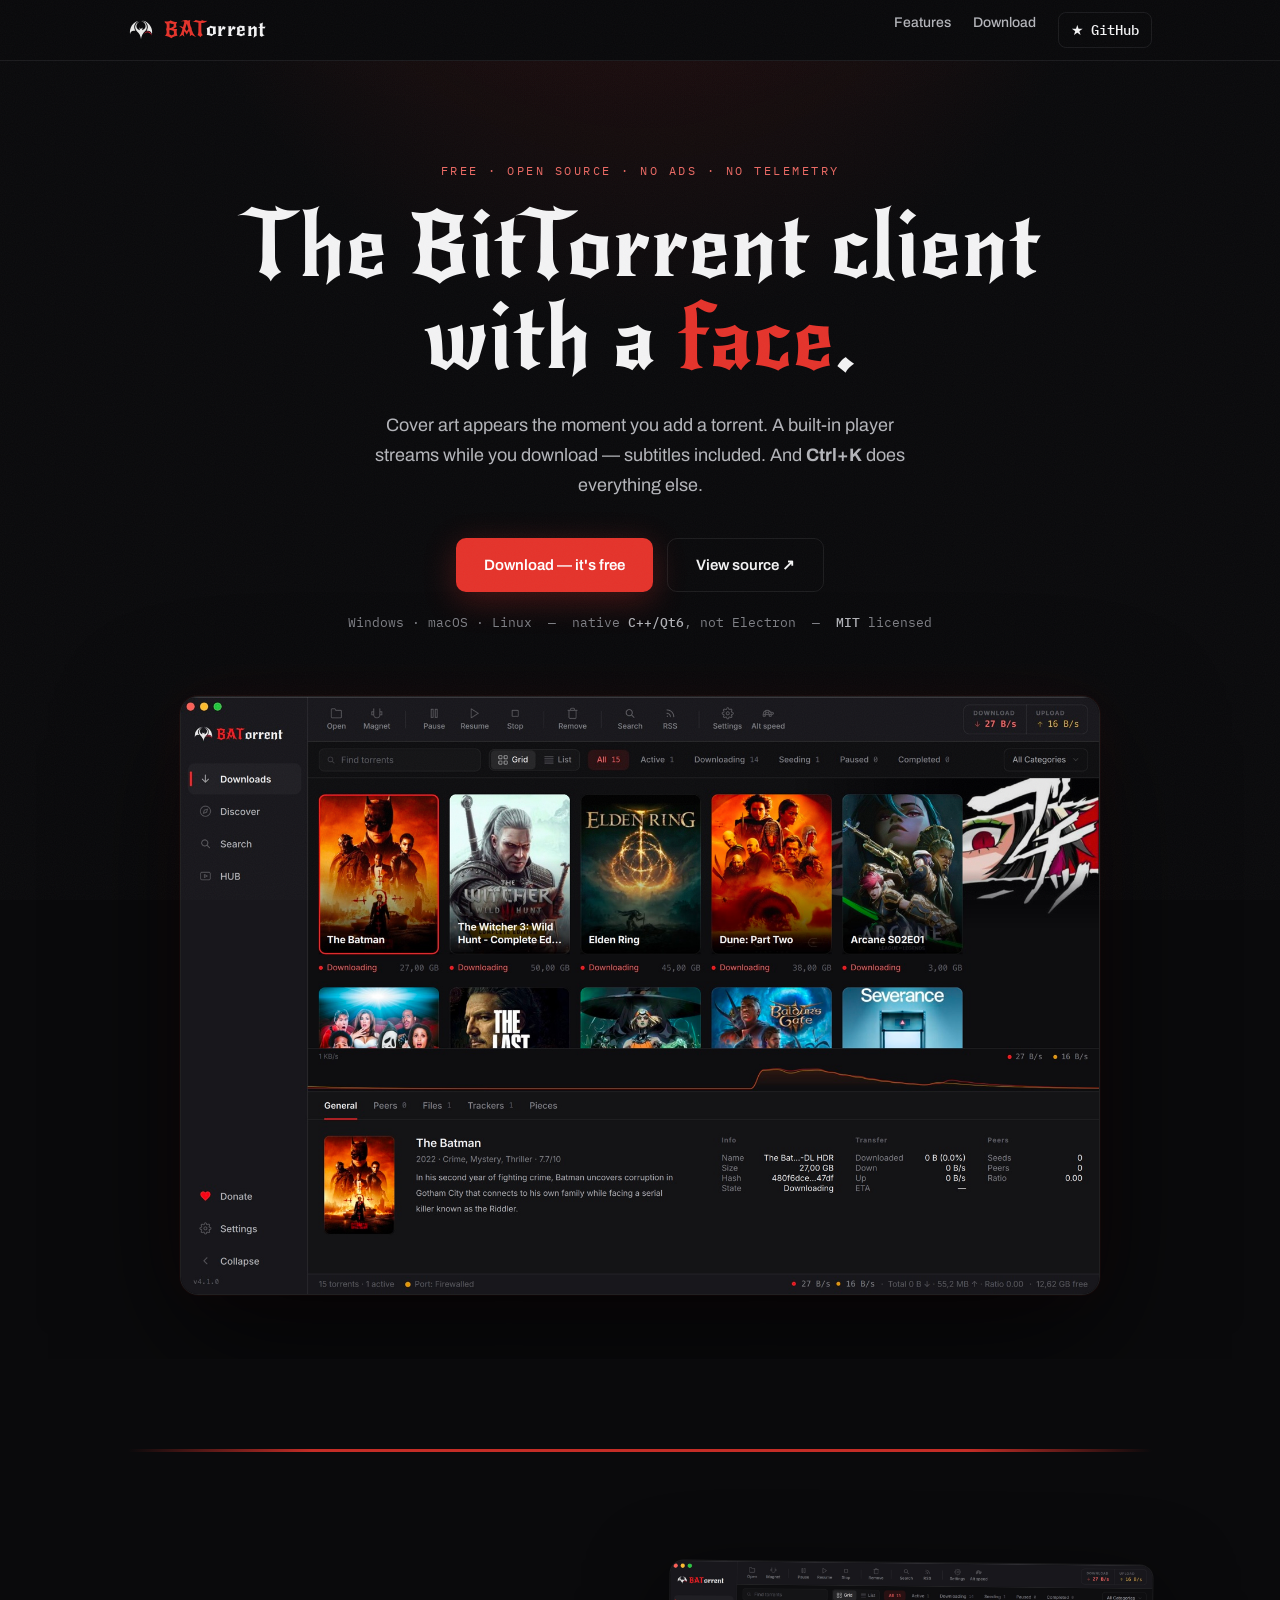
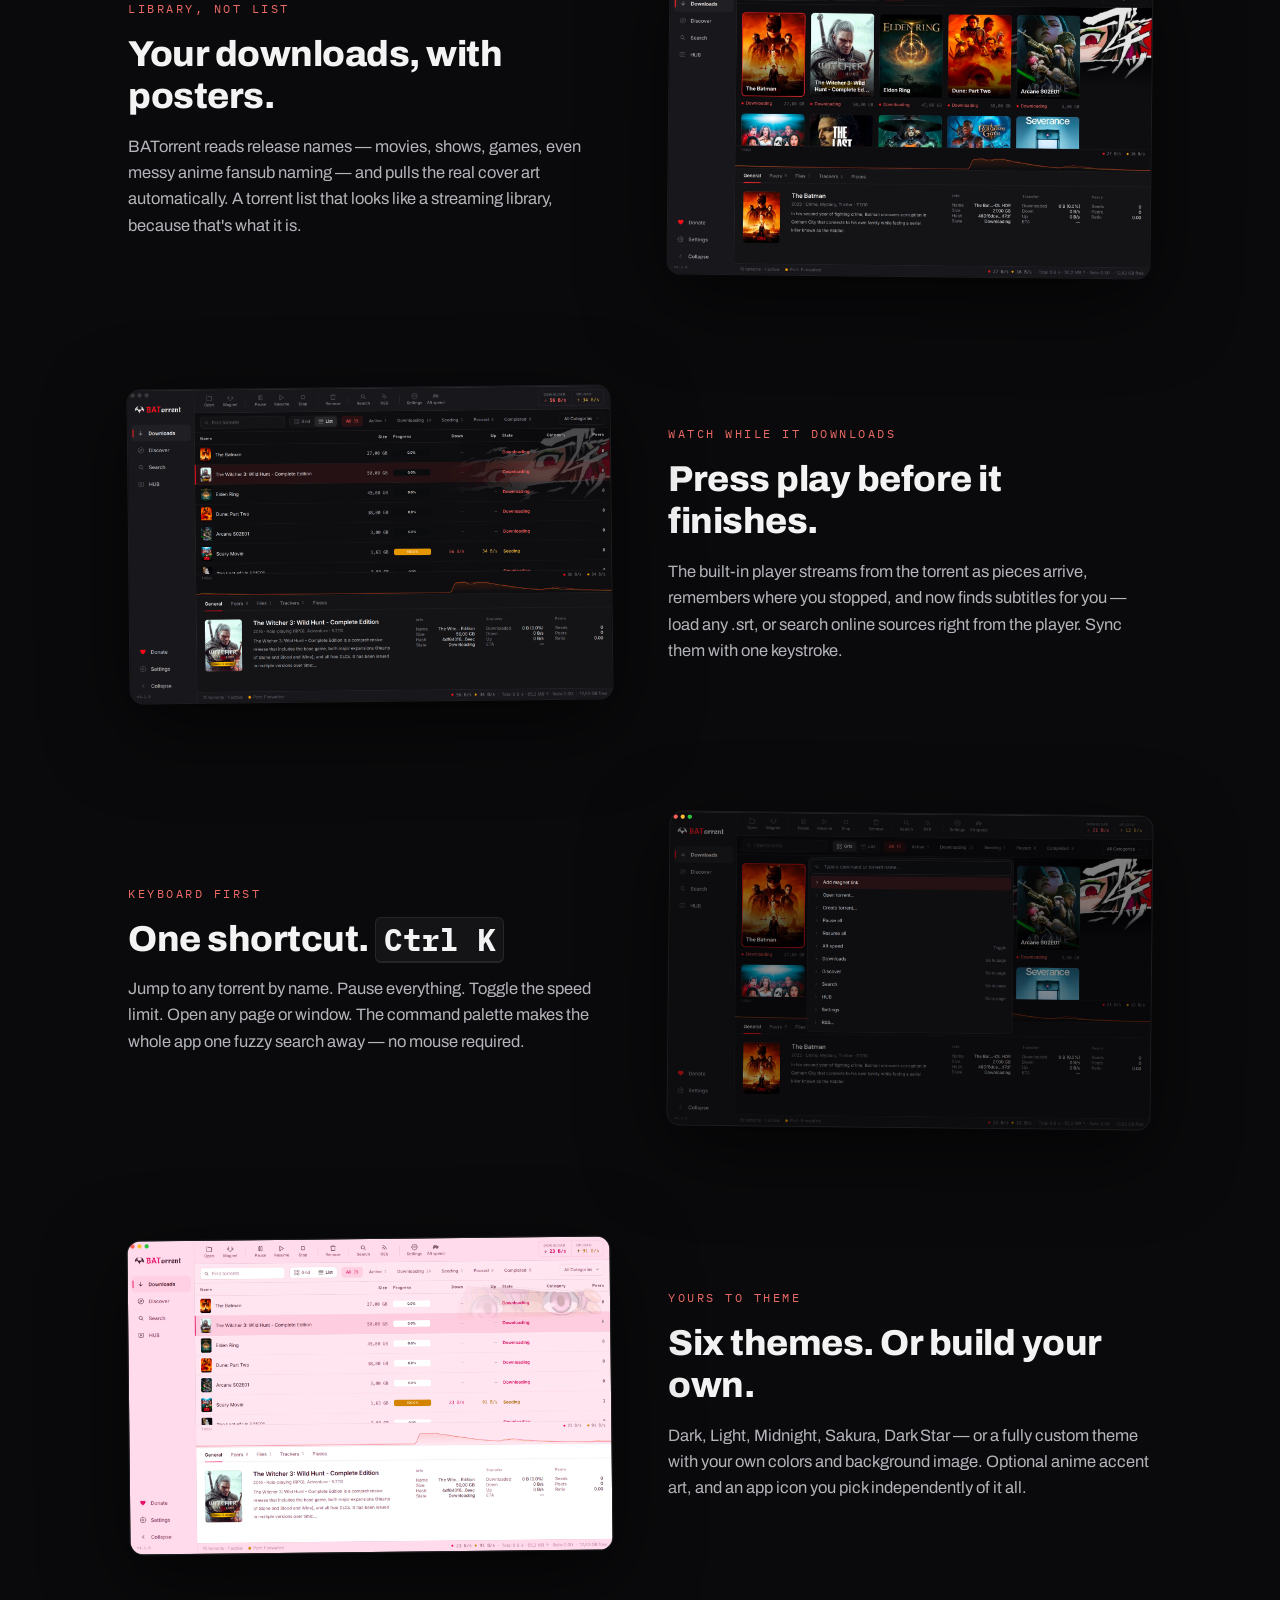
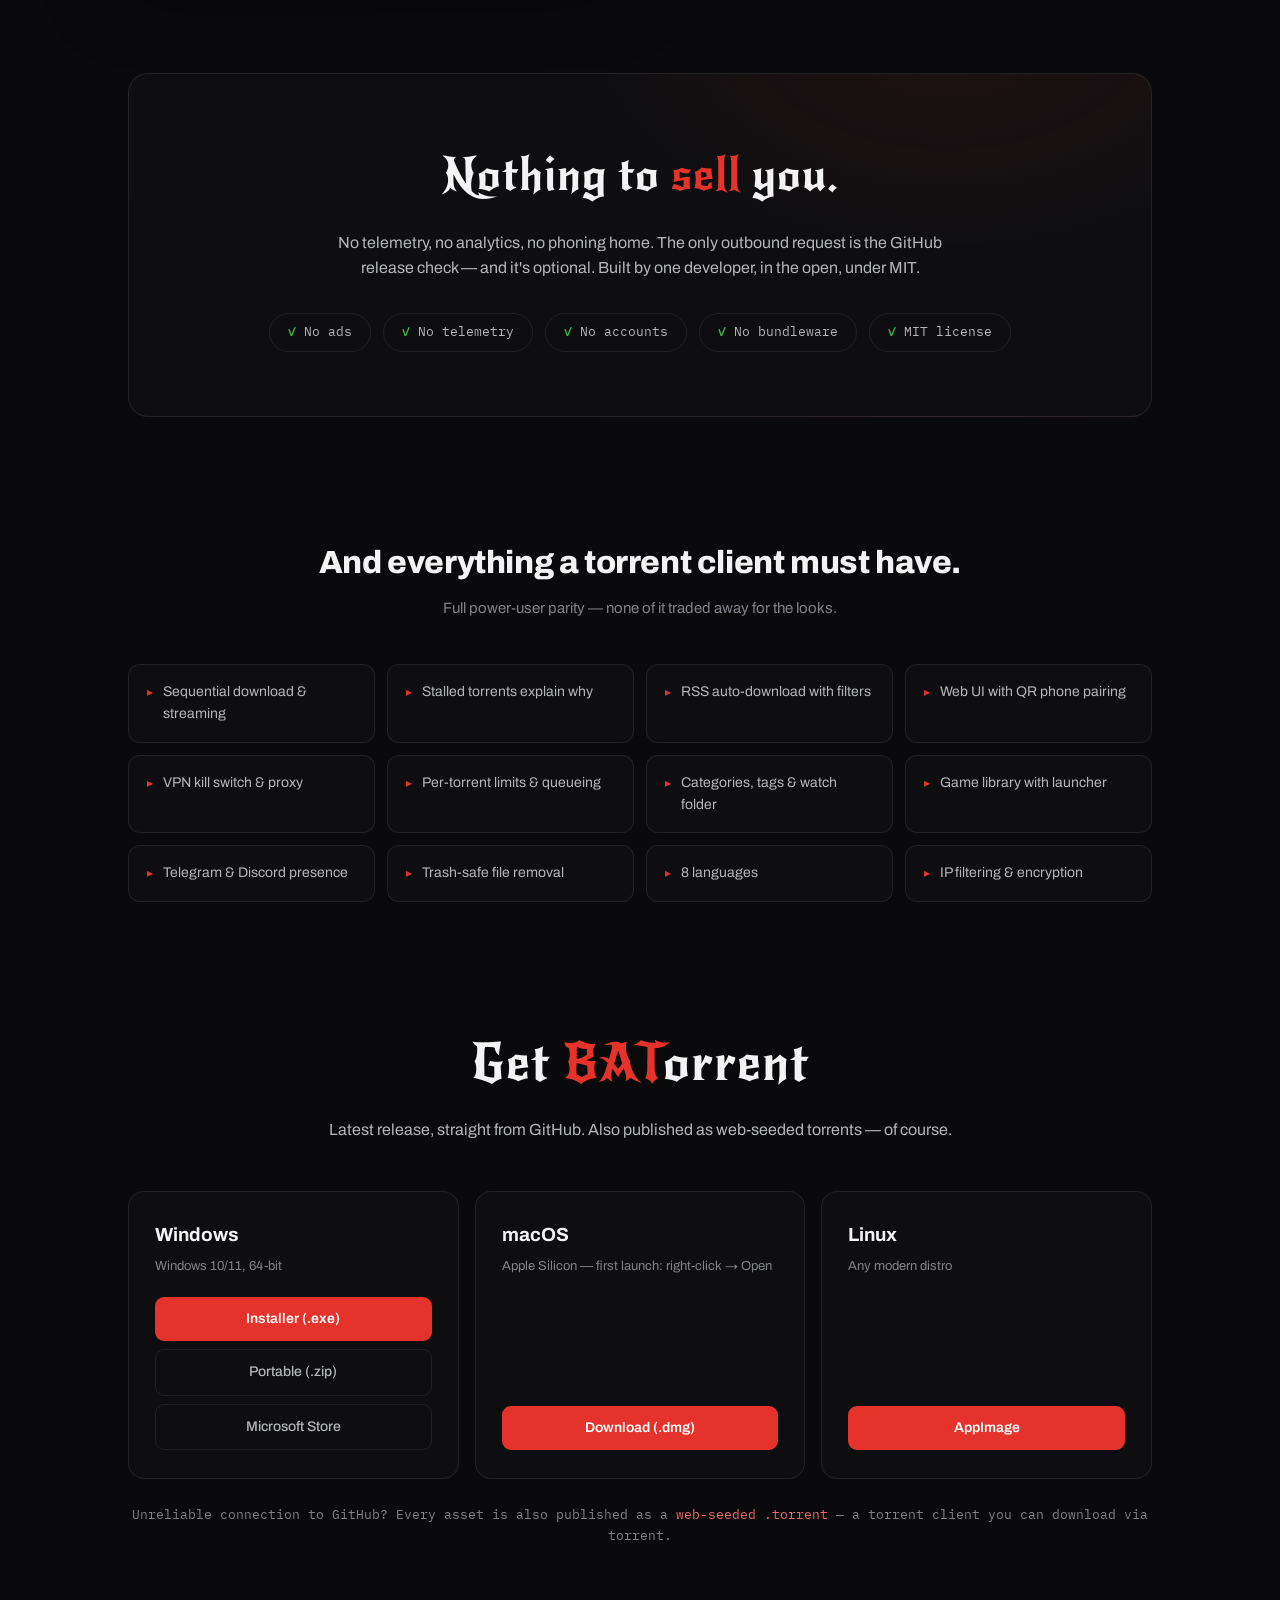
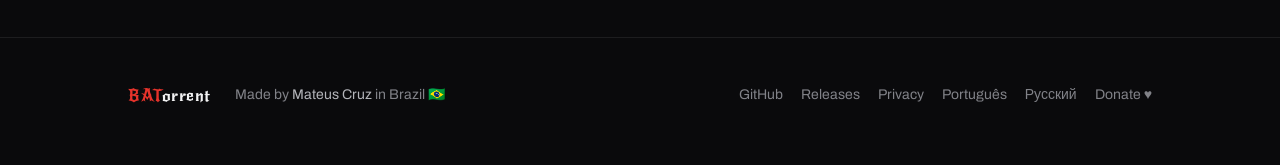
==== index.html @ 4e34b1ff "Landing page: midnight-cinema single-file site (hero demo video, feature rows, trust band, downloads" ====
<!DOCTYPE html>
<html lang="en">
<head>
<meta charset="UTF-8">
<meta name="viewport" content="width=device-width, initial-scale=1.0">
<title>BATorrent — the BitTorrent client with a face</title>
<meta name="description" content="Free, open-source BitTorrent client with automatic cover art, a built-in player with subtitles, and a command palette. Native C++/Qt6 for Windows, macOS and Linux. No ads, no telemetry, MIT.">
<meta property="og:title" content="BATorrent — the BitTorrent client with a face">
<meta property="og:description" content="Cover art for your downloads, a player that streams while you torrent, Ctrl+K for everything. Open source, no ads, no telemetry.">
<meta property="og:image" content="https://mateuscruz19.github.io/BATorrent/assets/shot-grid.jpg">
<meta property="og:type" content="website">
<link rel="icon" type="image/svg+xml" href="assets/logo.svg">
<link rel="preconnect" href="https://fonts.googleapis.com">
<link rel="preconnect" href="https://fonts.gstatic.com" crossorigin>
<link href="https://fonts.googleapis.com/css2?family=New+Rocker&family=Archivo:wght@400;500;600;700;900&family=IBM+Plex+Mono:wght@400;500&display=swap" rel="stylesheet">
<style>
:root {
  --bg: #0a0a0c;
  --bg2: #0e0e10;
  --panel: #141416;
  --hair: rgba(255,255,255,.08);
  --t1: #f3f3f4;
  --t2: #b4b5ba;
  --t3: #818288;
  --red: #e5332b;
  --red-t: #ec6a64;
  --grn: #3fb950;
  --amber: #d99a2b;
  --sans: "Archivo", sans-serif;
  --mono: "IBM Plex Mono", monospace;
  --display: "New Rocker", cursive;
}
* { margin: 0; padding: 0; box-sizing: border-box; }
html { scroll-behavior: smooth; }
body {
  background: var(--bg);
  color: var(--t1);
  font-family: var(--sans);
  font-size: 16px;
  line-height: 1.6;
  overflow-x: hidden;
}
::selection { background: var(--red); color: #fff; }
::-webkit-scrollbar { width: 10px; }
::-webkit-scrollbar-track { background: var(--bg); }
::-webkit-scrollbar-thumb { background: #2a2a2e; border-radius: 5px; }
::-webkit-scrollbar-thumb:hover { background: var(--red); }

/* film grain over everything */
body::after {
  content: "";
  position: fixed; inset: 0;
  pointer-events: none; z-index: 999;
  opacity: .035;
  background-image: url("data:image/svg+xml,%3Csvg xmlns='http://www.w3.org/2000/svg' width='160' height='160'%3E%3Cfilter id='n'%3E%3CfeTurbulence type='fractalNoise' baseFrequency='0.9' numOctaves='2'/%3E%3C/filter%3E%3Crect width='160' height='160' filter='url(%23n)'/%3E%3C/svg%3E");
}

.wrap { max-width: 1080px; margin: 0 auto; padding: 0 28px; }

/* ---------- nav ---------- */
nav {
  position: sticky; top: 0; z-index: 50;
  background: rgba(10,10,12,.78);
  backdrop-filter: blur(14px);
  -webkit-backdrop-filter: blur(14px);
  border-bottom: 1px solid var(--hair);
}
.nav-inner { display: flex; align-items: center; gap: 28px; height: 60px; }
.brand { display: flex; align-items: center; gap: 10px; text-decoration: none; }
.brand img { width: 26px; height: 26px; }
.wordmark { font-family: var(--display); font-size: 21px; letter-spacing: .5px; }
.wordmark b { color: var(--red); font-weight: 400; }
.wordmark span { color: var(--t1); }
.nav-links { display: flex; gap: 22px; margin-left: auto; }
.nav-links a { color: var(--t2); text-decoration: none; font-size: 14px; font-weight: 500; transition: color .15s; }
.nav-links a:hover { color: var(--t1); }
.nav-star {
  display: inline-flex; align-items: center; gap: 7px;
  border: 1px solid var(--hair); border-radius: 8px;
  padding: 6px 12px; font-size: 13px; color: var(--t1) !important;
  font-family: var(--mono);
  transition: border-color .15s, transform .12s;
}
.nav-star:hover { border-color: var(--red); }
.nav-star:active { transform: scale(.97); }

/* ---------- hero ---------- */
header {
  position: relative;
  padding: 96px 0 64px;
  text-align: center;
  overflow: hidden;
}
header::before {
  content: "";
  position: absolute; inset: -40% -20% auto;
  height: 130%;
  background:
    radial-gradient(42% 55% at 50% 8%, rgba(229,51,43,.16), transparent 70%),
    radial-gradient(70% 60% at 50% 0%, rgba(229,51,43,.07), transparent 60%);
  pointer-events: none;
}
.hero-eyebrow {
  display: inline-block;
  font-family: var(--mono); font-size: 12px; letter-spacing: 2.5px;
  color: var(--red-t); text-transform: uppercase;
  margin-bottom: 22px;
}
h1 {
  font-family: var(--display);
  font-weight: 400;
  font-size: clamp(46px, 8.5vw, 88px);
  line-height: 1.04;
  letter-spacing: 1px;
}
h1 .accent { color: var(--red); }
.hero-sub {
  max-width: 560px; margin: 26px auto 0;
  color: var(--t2); font-size: 18px; line-height: 1.65;
}
.hero-ctas { display: flex; gap: 14px; justify-content: center; margin-top: 38px; flex-wrap: wrap; }
.btn {
  display: inline-flex; align-items: center; gap: 9px;
  padding: 14px 28px; border-radius: 10px;
  font-size: 15px; font-weight: 600; text-decoration: none;
  transition: transform .12s ease-out, background .15s, border-color .15s, box-shadow .2s;
}
.btn:active { transform: scale(.97); }
.btn-red {
  background: var(--red); color: #fff;
  box-shadow: 0 8px 32px rgba(229,51,43,.28);
}
.btn-red:hover { background: #c01f18; box-shadow: 0 10px 40px rgba(229,51,43,.4); }
.btn-ghost { border: 1px solid var(--hair); color: var(--t1); }
.btn-ghost:hover { border-color: rgba(255,255,255,.25); }
.hero-meta {
  margin-top: 20px; font-family: var(--mono); font-size: 12.5px; color: var(--t3);
}
.hero-meta b { color: var(--t2); font-weight: 500; }

/* hero demo video */
.demo {
  position: relative;
  margin: 64px auto 0;
  max-width: 920px;
  border-radius: 18px;
  overflow: hidden;
  border: 1px solid rgba(255,255,255,.09);
  box-shadow:
    0 40px 120px rgba(0,0,0,.7),
    0 0 0 1px rgba(229,51,43,.06),
    0 -2px 60px rgba(229,51,43,.06);
}
.demo video { display: block; width: 100%; height: auto; }

/* ---------- red rule (the brand divider) ---------- */
.rule { height: 3px; background: linear-gradient(90deg, transparent, var(--red) 18%, var(--red) 82%, transparent); opacity: .85; margin: 90px 0; border: 0; }

/* ---------- feature rows ---------- */
.feature {
  display: grid;
  grid-template-columns: 1fr 1fr;
  gap: 56px;
  align-items: center;
  margin: 110px 0;
}
.feature:nth-of-type(even) .f-copy { order: 2; }
.f-eyebrow {
  font-family: var(--mono); font-size: 11.5px; letter-spacing: 2.5px;
  text-transform: uppercase; color: var(--red-t); margin-bottom: 14px;
}
.f-copy h2 {
  font-size: clamp(26px, 3.4vw, 36px);
  font-weight: 800; line-height: 1.18; letter-spacing: -.5px;
  margin-bottom: 16px;
}
.f-copy p { color: var(--t2); font-size: 16.5px; }
.f-copy .kbd {
  font-family: var(--mono); font-size: .85em;
  background: var(--panel); border: 1px solid var(--hair);
  border-bottom-width: 2px; border-radius: 6px; padding: 2px 8px;
  color: var(--t1); white-space: nowrap;
}
.f-shot {
  border-radius: 14px; overflow: hidden;
  border: 1px solid rgba(255,255,255,.08);
  box-shadow: 0 24px 80px rgba(0,0,0,.6);
  transform: rotate(var(--tilt, 0deg));
  transition: transform .35s cubic-bezier(.23,1,.32,1);
}
.feature:nth-of-type(odd) .f-shot { --tilt: .6deg; }
.feature:nth-of-type(even) .f-shot { --tilt: -.6deg; }
.f-shot:hover { transform: rotate(0deg) translateY(-4px); }
.f-shot img { display: block; width: 100%; height: auto; }

/* ---------- trust band ---------- */
.trust {
  margin: 120px 0;
  border: 1px solid var(--hair);
  border-radius: 20px;
  background:
    radial-gradient(60% 120% at 80% -20%, rgba(229,51,43,.09), transparent 60%),
    var(--bg2);
  padding: 64px 48px;
  text-align: center;
  position: relative;
  overflow: hidden;
}
.trust h2 {
  font-family: var(--display); font-weight: 400;
  font-size: clamp(30px, 4.6vw, 46px); letter-spacing: 1px;
}
.trust h2 .accent { color: var(--red); }
.trust p { max-width: 620px; margin: 18px auto 0; color: var(--t2); }
.trust-chips { display: flex; gap: 12px; justify-content: center; flex-wrap: wrap; margin-top: 32px; }
.chip {
  font-family: var(--mono); font-size: 13px;
  border: 1px solid var(--hair); border-radius: 999px;
  padding: 8px 18px; color: var(--t2);
}
.chip b { color: var(--grn); font-weight: 500; }

/* ---------- everything grid ---------- */
.everything { margin: 110px 0; }
.everything h2 { text-align: center; font-size: clamp(24px,3vw,32px); font-weight: 800; letter-spacing: -.4px; }
.everything .sub { text-align: center; color: var(--t3); margin-top: 8px; font-size: 15px; }
.e-grid {
  margin-top: 44px;
  display: grid; grid-template-columns: repeat(auto-fill, minmax(230px, 1fr)); gap: 12px;
}
.e-item {
  border: 1px solid var(--hair); border-radius: 12px;
  background: var(--bg2);
  padding: 16px 18px;
  font-size: 14px; color: var(--t2);
  display: flex; gap: 10px; align-items: baseline;
  transition: border-color .15s, transform .15s ease-out;
}
.e-item:hover { border-color: rgba(229,51,43,.4); transform: translateY(-2px); }
.e-item::before { content: "▸"; color: var(--red); font-size: 12px; }

/* ---------- download ---------- */
#download { margin: 120px 0 40px; }
#download h2 {
  text-align: center; font-family: var(--display); font-weight: 400;
  font-size: clamp(32px, 5vw, 52px); letter-spacing: 1px;
}
#download .sub { text-align: center; color: var(--t2); margin-top: 12px; }
.dl-grid {
  margin-top: 48px;
  display: grid; grid-template-columns: repeat(auto-fit, minmax(240px, 1fr)); gap: 16px;
}
.dl-card {
  border: 1px solid var(--hair); border-radius: 16px;
  background: var(--bg2);
  padding: 28px 26px;
  display: flex; flex-direction: column; gap: 6px;
  transition: border-color .2s, transform .15s ease-out;
}
.dl-card:hover { border-color: rgba(229,51,43,.45); transform: translateY(-3px); }
.dl-os { font-size: 19px; font-weight: 700; }
.dl-note { font-size: 13px; color: var(--t3); margin-bottom: 14px; }
.dl-links { display: flex; flex-direction: column; gap: 8px; margin-top: auto; }
.dl-links a {
  display: block; text-align: center;
  padding: 11px 12px; border-radius: 9px;
  text-decoration: none; font-size: 14px; font-weight: 600;
  background: var(--red); color: #fff;
  transition: background .15s, transform .12s;
}
.dl-links a:active { transform: scale(.98); }
.dl-links a:hover { background: #c01f18; }
.dl-links a.alt { background: transparent; border: 1px solid var(--hair); color: var(--t2); font-weight: 500; }
.dl-links a.alt:hover { border-color: rgba(255,255,255,.25); color: var(--t1); background: transparent; }
.torrent-note {
  margin-top: 26px; text-align: center;
  font-family: var(--mono); font-size: 13px; color: var(--t3);
}
.torrent-note a { color: var(--red-t); text-decoration: none; }
.torrent-note a:hover { text-decoration: underline; }

/* ---------- footer ---------- */
footer {
  border-top: 1px solid var(--hair);
  margin-top: 90px;
  padding: 44px 0 56px;
  color: var(--t3); font-size: 14px;
}
.foot-inner { display: flex; align-items: center; gap: 24px; flex-wrap: wrap; }
.foot-inner .wordmark { font-size: 17px; }
.foot-links { display: flex; gap: 18px; margin-left: auto; flex-wrap: wrap; }
.foot-links a { color: var(--t3); text-decoration: none; transition: color .15s; }
.foot-links a:hover { color: var(--t1); }

/* ---------- reveal on scroll ---------- */
.reveal { opacity: 0; transform: translateY(22px); transition: opacity .7s cubic-bezier(.23,1,.32,1), transform .7s cubic-bezier(.23,1,.32,1); }
.reveal.in { opacity: 1; transform: none; }

/* hero load stagger */
.stagger > * { opacity: 0; transform: translateY(16px); animation: rise .8s cubic-bezier(.23,1,.32,1) forwards; }
.stagger > *:nth-child(1) { animation-delay: .05s; }
.stagger > *:nth-child(2) { animation-delay: .15s; }
.stagger > *:nth-child(3) { animation-delay: .25s; }
.stagger > *:nth-child(4) { animation-delay: .35s; }
.stagger > *:nth-child(5) { animation-delay: .45s; }
.stagger > *:nth-child(6) { animation-delay: .6s; }
@keyframes rise { to { opacity: 1; transform: none; } }

@media (max-width: 760px) {
  .feature { grid-template-columns: 1fr; gap: 28px; margin: 70px 0; }
  .feature:nth-of-type(even) .f-copy { order: 0; }
  .trust { padding: 44px 24px; }
  .nav-links a:not(.nav-star) { display: none; }
}
@media (prefers-reduced-motion: reduce) {
  .reveal, .stagger > * { opacity: 1 !important; transform: none !important; animation: none !important; transition: none !important; }
}
</style>
</head>
<body>

<nav>
  <div class="wrap nav-inner">
    <a class="brand" href="#">
      <img src="assets/logo.svg" alt="">
      <span class="wordmark"><b>BAT</b><span>orrent</span></span>
    </a>
    <div class="nav-links">
      <a href="#features">Features</a>
      <a href="#download">Download</a>
      <a class="nav-star" href="https://github.com/Mateuscruz19/BATorrent" target="_blank" rel="noopener">
        ★ <span id="stars">GitHub</span>
      </a>
    </div>
  </div>
</nav>

<header>
  <div class="wrap stagger">
    <div class="hero-eyebrow">Free · Open source · No ads · No telemetry</div>
    <h1>The BitTorrent client<br>with a <span class="accent">face</span>.</h1>
    <p class="hero-sub">
      Cover art appears the moment you add a torrent. A built-in player streams while you
      download — subtitles included. And <b>Ctrl+K</b> does everything else.
    </p>
    <div class="hero-ctas">
      <a class="btn btn-red" href="#download">Download — it's free</a>
      <a class="btn btn-ghost" href="https://github.com/Mateuscruz19/BATorrent" target="_blank" rel="noopener">View source ↗</a>
    </div>
    <div class="hero-meta">Windows · macOS · Linux &nbsp;—&nbsp; native <b>C++/Qt6</b>, not Electron &nbsp;—&nbsp; <b>MIT</b> licensed</div>
    <div class="demo">
      <video src="assets/demo.mp4" autoplay loop muted playsinline poster="assets/shot-grid.jpg"></video>
    </div>
  </div>
</header>

<div class="wrap">
  <hr class="rule">

  <section id="features">
    <div class="feature reveal">
      <div class="f-copy">
        <div class="f-eyebrow">Library, not list</div>
        <h2>Your downloads, with posters.</h2>
        <p>BATorrent reads release names — movies, shows, games, even messy anime fansub naming — and pulls the real cover art automatically. A torrent list that looks like a streaming library, because that's what it is.</p>
      </div>
      <div class="f-shot"><img src="assets/shot-grid.jpg" alt="Cover-art grid view" loading="lazy"></div>
    </div>

    <div class="feature reveal">
      <div class="f-copy">
        <div class="f-eyebrow">Watch while it downloads</div>
        <h2>Press play before it finishes.</h2>
        <p>The built-in player streams from the torrent as pieces arrive, remembers where you stopped, and now finds subtitles for you — load any .srt, or search online sources right from the player. Sync them with one keystroke.</p>
      </div>
      <div class="f-shot"><img src="assets/shot-list.jpg" alt="List view with semantic state colors" loading="lazy"></div>
    </div>

    <div class="feature reveal">
      <div class="f-copy">
        <div class="f-eyebrow">Keyboard first</div>
        <h2>One shortcut. <span class="kbd">Ctrl K</span></h2>
        <p>Jump to any torrent by name. Pause everything. Toggle the speed limit. Open any page or window. The command palette makes the whole app one fuzzy search away — no mouse required.</p>
      </div>
      <div class="f-shot"><img src="assets/shot-palette.jpg" alt="Command palette" loading="lazy"></div>
    </div>

    <div class="feature reveal">
      <div class="f-copy">
        <div class="f-eyebrow">Yours to theme</div>
        <h2>Six themes. Or build your own.</h2>
        <p>Dark, Light, Midnight, Sakura, Dark Star — or a fully custom theme with your own colors and background image. Optional anime accent art, and an app icon you pick independently of it all.</p>
      </div>
      <div class="f-shot"><img src="assets/shot-theme.jpg" alt="Sakura theme" loading="lazy"></div>
    </div>
  </section>

  <section class="trust reveal">
    <h2>Nothing to <span class="accent">sell</span> you.</h2>
    <p>No telemetry, no analytics, no phoning home. The only outbound request is the GitHub release check — and it's optional. Built by one developer, in the open, under MIT.</p>
    <div class="trust-chips">
      <span class="chip"><b>✓</b> No ads</span>
      <span class="chip"><b>✓</b> No telemetry</span>
      <span class="chip"><b>✓</b> No accounts</span>
      <span class="chip"><b>✓</b> No bundleware</span>
      <span class="chip"><b>✓</b> MIT license</span>
    </div>
  </section>

  <section class="everything reveal">
    <h2>And everything a torrent client must have.</h2>
    <p class="sub">Full power-user parity — none of it traded away for the looks.</p>
    <div class="e-grid">
      <div class="e-item">Sequential download &amp; streaming</div>
      <div class="e-item">Stalled torrents explain why</div>
      <div class="e-item">RSS auto-download with filters</div>
      <div class="e-item">Web UI with QR phone pairing</div>
      <div class="e-item">VPN kill switch &amp; proxy</div>
      <div class="e-item">Per-torrent limits &amp; queueing</div>
      <div class="e-item">Categories, tags &amp; watch folder</div>
      <div class="e-item">Game library with launcher</div>
      <div class="e-item">Telegram &amp; Discord presence</div>
      <div class="e-item">Trash-safe file removal</div>
      <div class="e-item">8 languages</div>
      <div class="e-item">IP filtering &amp; encryption</div>
    </div>
  </section>

  <section id="download">
    <h2>Get <span style="color:var(--red)">BAT</span>orrent</h2>
    <p class="sub">Latest release, straight from GitHub. Also published as web-seeded torrents — of course.</p>
    <div class="dl-grid">
      <div class="dl-card reveal">
        <div class="dl-os">Windows</div>
        <div class="dl-note">Windows 10/11, 64-bit</div>
        <div class="dl-links">
          <a href="https://github.com/Mateuscruz19/BATorrent/releases/latest/download/BATorrent-setup-x86_64.exe">Installer (.exe)</a>
          <a class="alt" href="https://github.com/Mateuscruz19/BATorrent/releases/latest/download/BATorrent-windows-x86_64-portable.zip">Portable (.zip)</a>
          <a class="alt" href="https://apps.microsoft.com/search?query=BATorrent" target="_blank" rel="noopener">Microsoft Store</a>
        </div>
      </div>
      <div class="dl-card reveal">
        <div class="dl-os">macOS</div>
        <div class="dl-note">Apple Silicon — first launch: right-click → Open</div>
        <div class="dl-links">
          <a href="https://github.com/Mateuscruz19/BATorrent/releases/latest/download/BATorrent-macos-arm64.dmg">Download (.dmg)</a>
        </div>
      </div>
      <div class="dl-card reveal">
        <div class="dl-os">Linux</div>
        <div class="dl-note">Any modern distro</div>
        <div class="dl-links">
          <a href="https://github.com/Mateuscruz19/BATorrent/releases/latest/download/BATorrent-linux-x86_64.AppImage">AppImage</a>
        </div>
      </div>
    </div>
    <p class="torrent-note">
      Unreliable connection to GitHub? Every asset is also published as a
      <a href="https://github.com/Mateuscruz19/BATorrent/releases/latest" target="_blank" rel="noopener">web-seeded .torrent</a>
      — a torrent client you can download via torrent.
    </p>
  </section>
</div>

<footer>
  <div class="wrap foot-inner">
    <span class="wordmark"><b>BAT</b><span>orrent</span></span>
    <span>Made by <a href="https://github.com/Mateuscruz19" style="color:var(--t2);text-decoration:none">Mateus Cruz</a> in Brazil 🇧🇷</span>
    <div class="foot-links">
      <a href="https://github.com/Mateuscruz19/BATorrent">GitHub</a>
      <a href="https://github.com/Mateuscruz19/BATorrent/releases">Releases</a>
      <a href="https://github.com/Mateuscruz19/BATorrent/blob/main/PRIVACY.md">Privacy</a>
      <a href="https://github.com/Mateuscruz19/BATorrent/blob/main/README.pt-BR.md">Português</a>
      <a href="https://github.com/Mateuscruz19/BATorrent/blob/main/README.ru.md">Русский</a>
      <a href="https://github.com/sponsors/Mateuscruz19">Donate ♥</a>
    </div>
  </div>
</footer>

<script>
// live star count (graceful if rate-limited)
fetch("https://api.github.com/repos/Mateuscruz19/BATorrent")
  .then(r => r.json())
  .then(d => { if (d.stargazers_count) document.getElementById("stars").textContent = d.stargazers_count; })
  .catch(() => {});

// scroll reveals
const io = new IntersectionObserver(es => es.forEach(e => {
  if (e.isIntersecting) { e.target.classList.add("in"); io.unobserve(e.target); }
}), { threshold: 0.12 });
document.querySelectorAll(".reveal").forEach(el => io.observe(el));
</script>
</body>
</html>
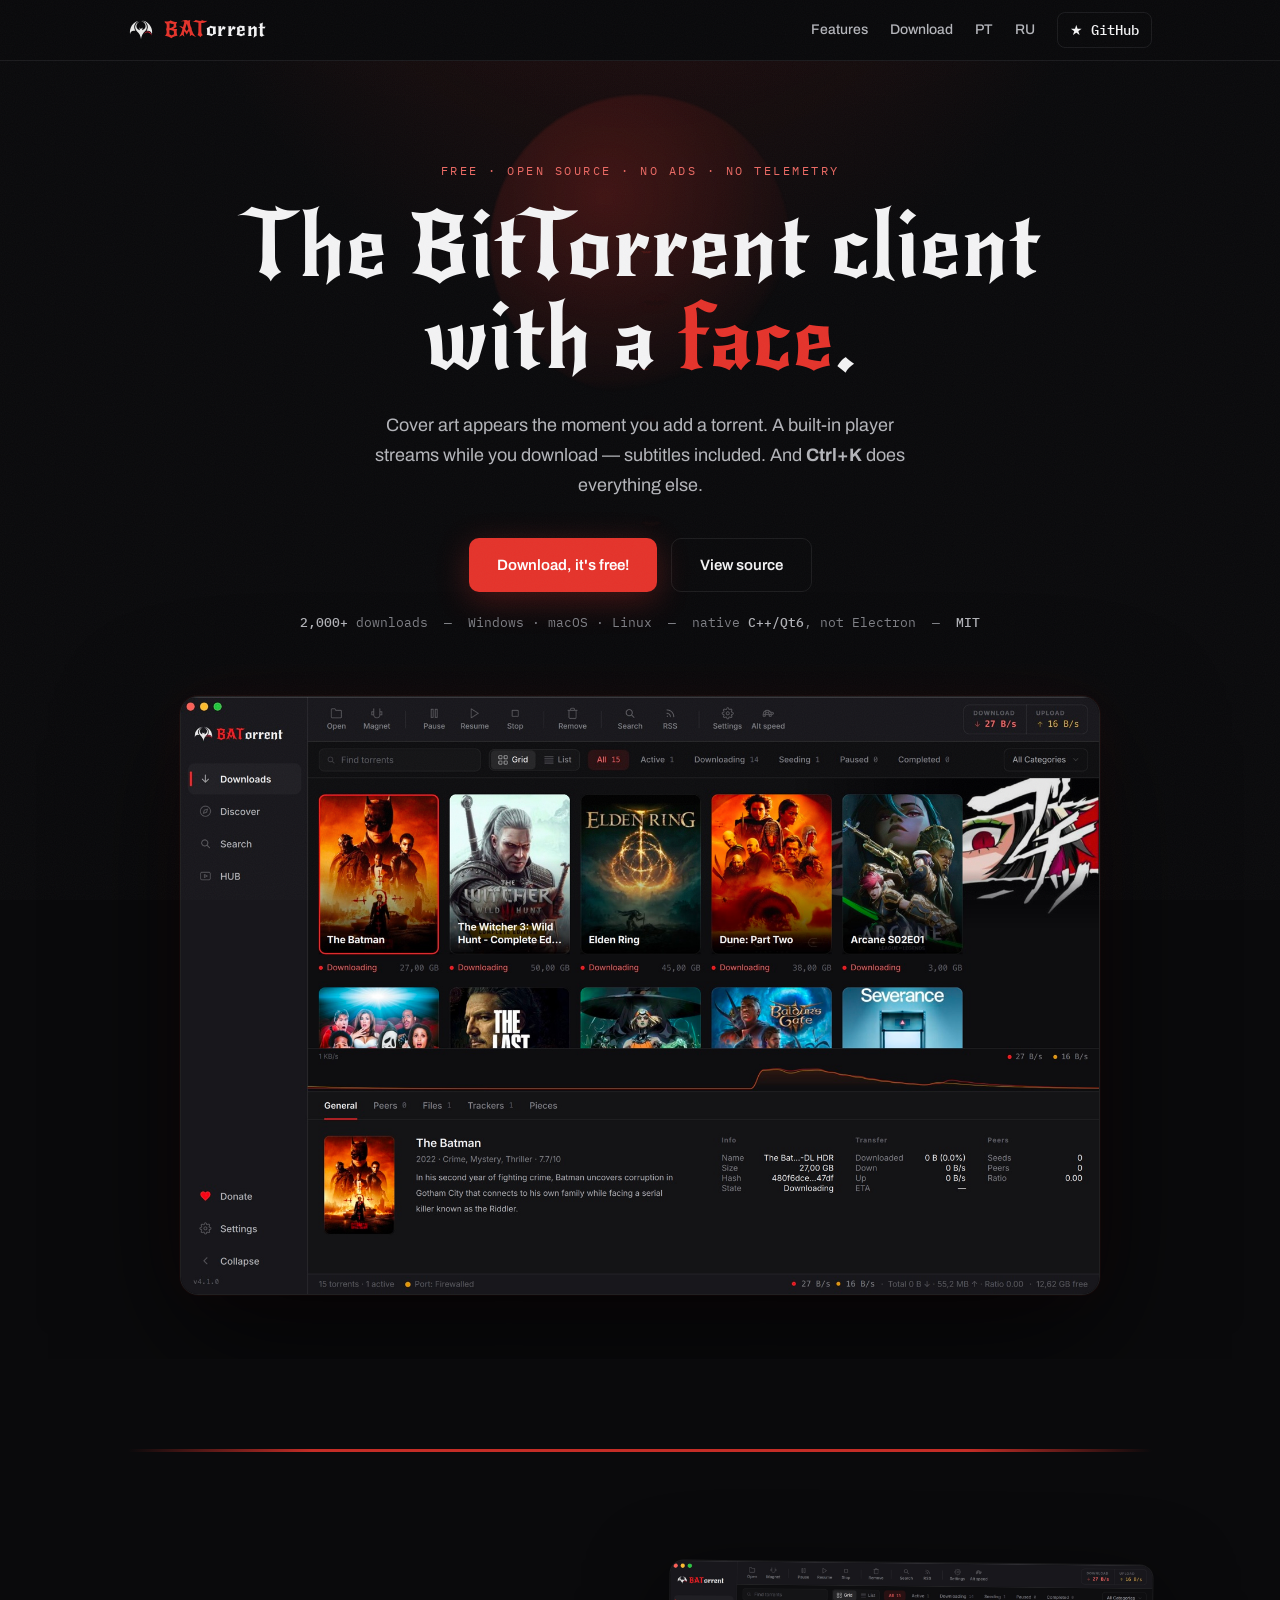
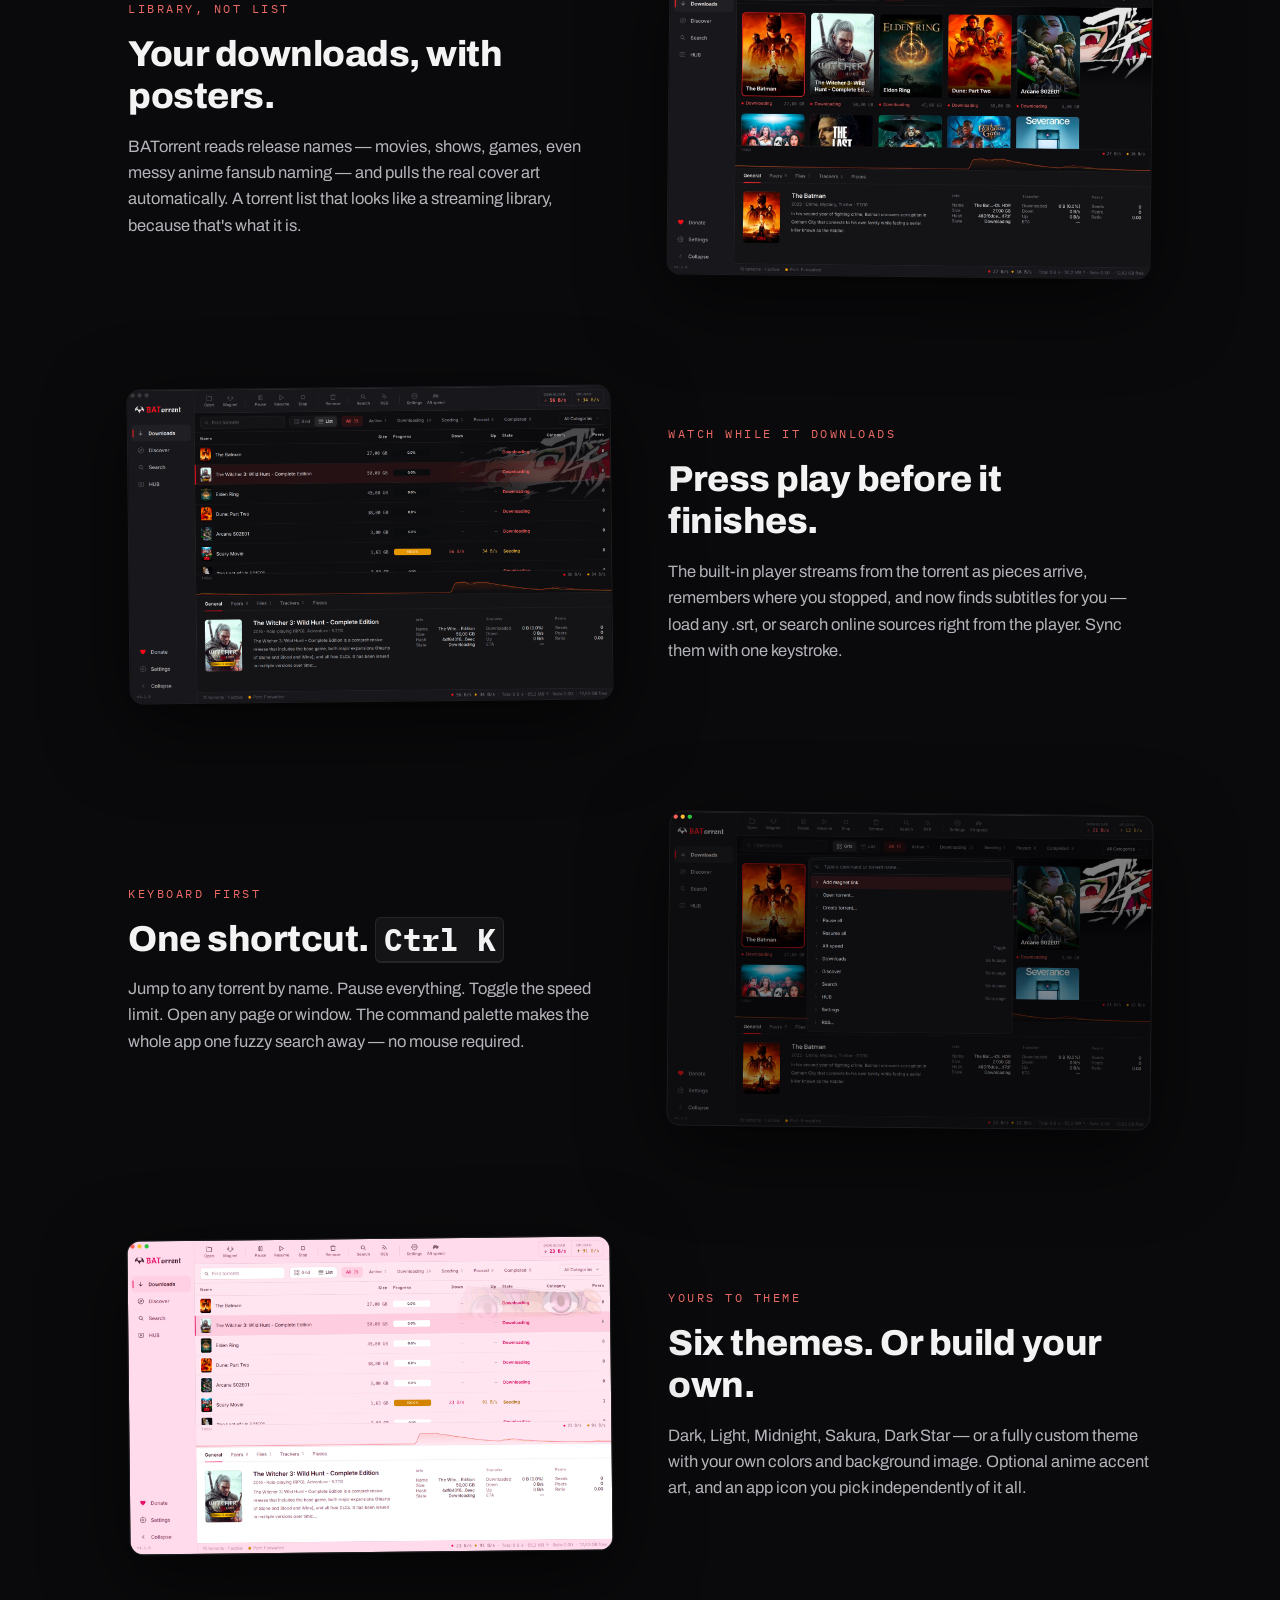
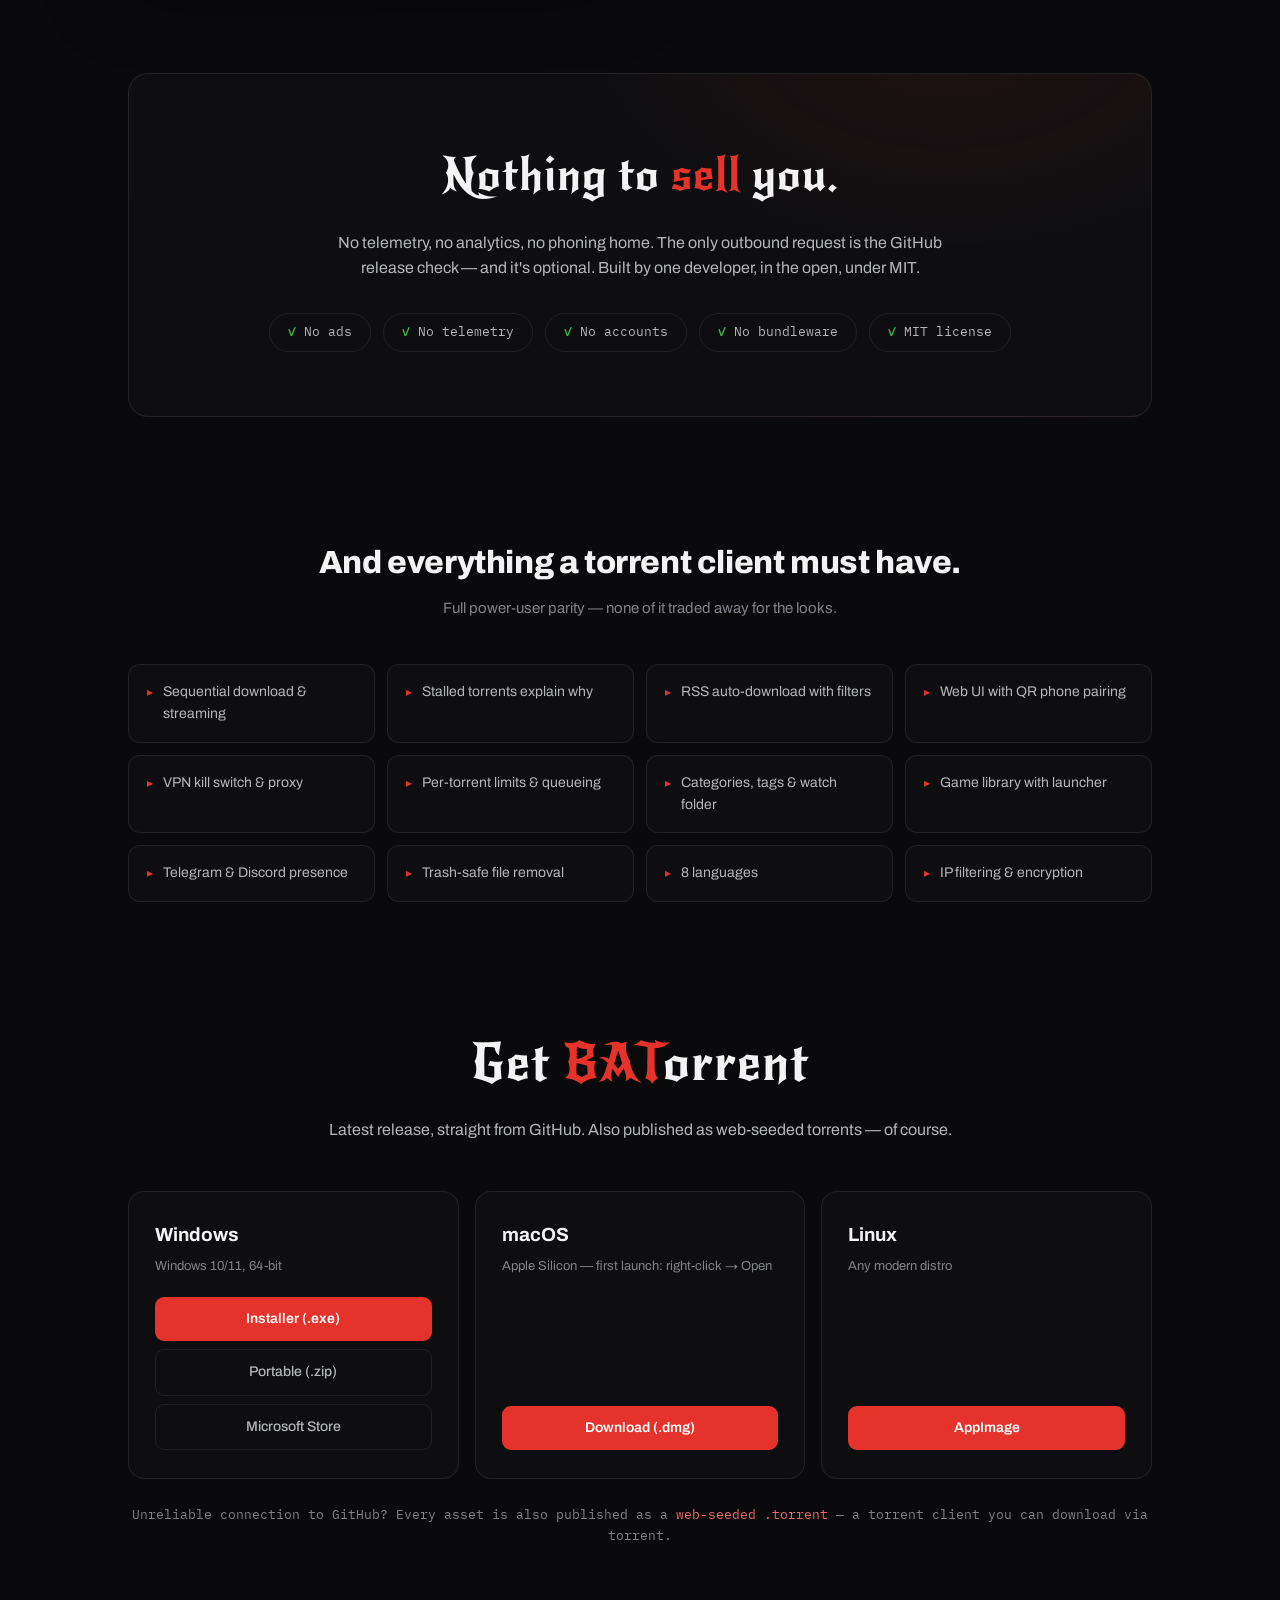
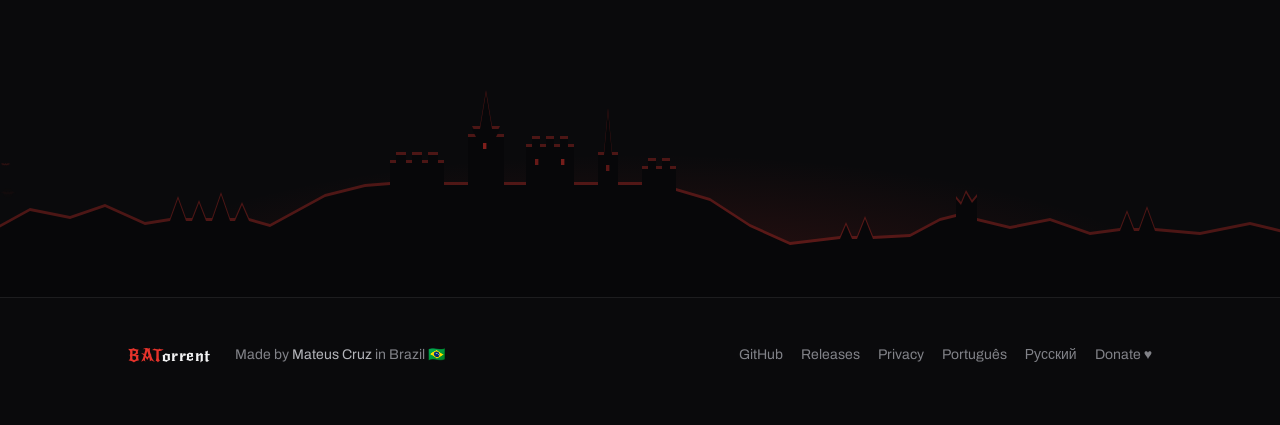
==== commit e17cbf14: "Language auto-detection: redirect EN root to /pt or /ru by navigator.language (once; manual choice p" ====
--- a/index.html
+++ b/index.html
@@ -3,12 +3,30 @@
 <head>
 <meta charset="UTF-8">
 <meta name="viewport" content="width=device-width, initial-scale=1.0">
+<script>
+(function () {
+  // auto-detect language on first visit only; manual choice (lang switcher) wins
+  try {
+    if (location.pathname.replace(/\/index\.html$/, "/") !== "/") return;
+    if (localStorage.getItem("bat_lang")) return;
+    var l = (navigator.language || navigator.userLanguage || "").toLowerCase();
+    if (l.indexOf("pt") === 0) location.replace("/pt/");
+    else if (l.indexOf("ru") === 0) location.replace("/ru/");
+  } catch (e) {}
+})();
+</script>
 <title>BATorrent — the BitTorrent client with a face</title>
 <meta name="description" content="Free, open-source BitTorrent client with automatic cover art, a built-in player with subtitles, and a command palette. Native C++/Qt6 for Windows, macOS and Linux. No ads, no telemetry, MIT.">
 <meta property="og:title" content="BATorrent — the BitTorrent client with a face">
 <meta property="og:description" content="Cover art for your downloads, a player that streams while you torrent, Ctrl+K for everything. Open source, no ads, no telemetry.">
 <meta property="og:image" content="https://mateuscruz19.github.io/BATorrent/assets/shot-grid.jpg">
 <meta property="og:type" content="website">
+<meta property="og:url" content="https://batorrent.com/">
+<link rel="canonical" href="https://batorrent.com/">
+<link rel="alternate" hreflang="en" href="https://batorrent.com/">
+<link rel="alternate" hreflang="pt-BR" href="https://batorrent.com/pt/">
+<link rel="alternate" hreflang="ru" href="https://batorrent.com/ru/">
+<link rel="alternate" hreflang="x-default" href="https://batorrent.com/">
 <link rel="icon" type="image/svg+xml" href="assets/logo.svg">
 <link rel="preconnect" href="https://fonts.googleapis.com">
 <link rel="preconnect" href="https://fonts.gstatic.com" crossorigin>
@@ -71,7 +89,7 @@
 .wordmark { font-family: var(--display); font-size: 21px; letter-spacing: .5px; }
 .wordmark b { color: var(--red); font-weight: 400; }
 .wordmark span { color: var(--t1); }
-.nav-links { display: flex; gap: 22px; margin-left: auto; }
+.nav-links { display: flex; align-items: center; gap: 22px; margin-left: auto; }
 .nav-links a { color: var(--t2); text-decoration: none; font-size: 14px; font-weight: 500; transition: color .15s; }
 .nav-links a:hover { color: var(--t1); }
 .nav-star {
@@ -312,8 +330,78 @@
   .trust { padding: 44px 24px; }
   .nav-links a:not(.nav-star) { display: none; }
 }
+/* ---------- blood moon ---------- */
+.moon {
+  position: absolute;
+  top: 34px; left: 50%;
+  width: 300px; height: 300px;
+  transform: translateX(-50%);
+  border-radius: 50%;
+  background: radial-gradient(circle at 38% 34%,
+    rgba(229,51,43,.22),
+    rgba(229,51,43,.10) 45%,
+    rgba(229,51,43,.035) 68%,
+    transparent 72%);
+  filter: blur(1px);
+  pointer-events: none;
+}
+
+/* ---------- bats ---------- */
+.bat {
+  position: absolute;
+  pointer-events: none;
+  opacity: var(--o, .35);
+  animation: fly var(--t, 46s) linear infinite;
+  animation-delay: var(--d, 0s);
+  z-index: 1;
+}
+.bat svg {
+  display: block;
+  width: var(--s, 26px); height: auto;
+  fill: #1c0d0d;
+  filter: drop-shadow(0 0 6px rgba(229,51,43,.12));
+  animation: flap var(--f, .32s) ease-in-out infinite alternate;
+  transform-origin: 50% 30%;
+}
+.bat.red svg { fill: rgba(229,51,43,.5); }
+@keyframes fly {
+  0%   { transform: translate(-6vw,   0)    rotate(4deg); }
+  25%  { transform: translate(24vw, -3.2vw) rotate(-3deg); }
+  50%  { transform: translate(54vw,  1.6vw) rotate(5deg); }
+  75%  { transform: translate(82vw, -2.4vw) rotate(-4deg); }
+  100% { transform: translate(108vw, .8vw)  rotate(3deg); }
+}
+@keyframes flap {
+  from { transform: scaleY(1)   scaleX(1); }
+  to   { transform: scaleY(.62) scaleX(1.06); }
+}
+
+/* ---------- carpathian crest (castle ridge before footer) ---------- */
+.crest {
+  position: relative;
+  margin-top: 110px;
+  height: 240px;
+  overflow: hidden;
+}
+.crest::before {
+  content: "";
+  position: absolute; inset: 0;
+  background:
+    radial-gradient(60% 90% at 50% 108%, rgba(229,51,43,.20), rgba(229,51,43,.05) 55%, transparent 75%);
+  pointer-events: none;
+}
+.crest svg.ridge {
+  position: absolute; left: 50%; bottom: -2px;
+  transform: translateX(-50%);
+  width: max(1440px, 100vw); height: auto;
+  display: block;
+}
+.crest .bat { bottom: 120px; animation-duration: var(--t, 60s); }
+
 @media (prefers-reduced-motion: reduce) {
   .reveal, .stagger > * { opacity: 1 !important; transform: none !important; animation: none !important; transition: none !important; }
+  .bat { animation: none !important; left: var(--rx, 50%); top: var(--ry, 30%); }
+  .bat svg { animation: none !important; }
 }
 </style>
 </head>
@@ -328,14 +416,35 @@
     <div class="nav-links">
       <a href="#features">Features</a>
       <a href="#download">Download</a>
+      <a href="pt/" title="Português">PT</a>
+      <a href="ru/" title="Русский">RU</a>
       <a class="nav-star" href="https://github.com/Mateuscruz19/BATorrent" target="_blank" rel="noopener">
-        ★ <span id="stars">GitHub</span>
+        ★ GitHub
       </a>
     </div>
   </div>
 </nav>
 
+<svg width="0" height="0" style="position:absolute" aria-hidden="true">
+  <defs>
+    <symbol id="bat" viewBox="0 0 100 44">
+      <path d="M50 26
+        C46 19 41 22 38 28 C36 19 29 20 25 26 C23 14 12 12 3 17
+        C14 4 34 3 44 13 C45.5 9 46.5 8.5 47.5 4 L50 9 L52.5 4
+        C53.5 8.5 54.5 9 56 13 C66 3 86 4 97 17 C88 12 77 14 75 26
+        C71 20 64 19 62 28 C59 22 54 19 50 26 Z"/>
+    </symbol>
+  </defs>
+</svg>
+
 <header>
+  <!-- night sky: blood moon + a slow colony crossing the hero -->
+  <div class="moon" aria-hidden="true"></div>
+  <span class="bat" style="--s:30px; --t:52s; --d:-6s;  --o:.5;  --f:.30s; top:13%;" aria-hidden="true"><svg><use href="#bat"/></svg></span>
+  <span class="bat" style="--s:18px; --t:64s; --d:-30s; --o:.34; --f:.26s; top:22%;" aria-hidden="true"><svg><use href="#bat"/></svg></span>
+  <span class="bat red" style="--s:13px; --t:74s; --d:-48s; --o:.30; --f:.22s; top:9%;" aria-hidden="true"><svg><use href="#bat"/></svg></span>
+  <span class="bat" style="--s:23px; --t:58s; --d:-18s; --o:.4;  --f:.34s; top:30%;" aria-hidden="true"><svg><use href="#bat"/></svg></span>
+  <span class="bat red" style="--s:10px; --t:80s; --d:-64s; --o:.26; --f:.20s; top:18%;" aria-hidden="true"><svg><use href="#bat"/></svg></span>
   <div class="wrap stagger">
     <div class="hero-eyebrow">Free · Open source · No ads · No telemetry</div>
     <h1>The BitTorrent client<br>with a <span class="accent">face</span>.</h1>
@@ -344,10 +453,10 @@
       download — subtitles included. And <b>Ctrl+K</b> does everything else.
     </p>
     <div class="hero-ctas">
-      <a class="btn btn-red" href="#download">Download — it's free</a>
-      <a class="btn btn-ghost" href="https://github.com/Mateuscruz19/BATorrent" target="_blank" rel="noopener">View source ↗</a>
-    </div>
-    <div class="hero-meta">Windows · macOS · Linux &nbsp;—&nbsp; native <b>C++/Qt6</b>, not Electron &nbsp;—&nbsp; <b>MIT</b> licensed</div>
+      <a class="btn btn-red" href="#download">Download, it's free!</a>
+      <a class="btn btn-ghost" href="https://github.com/Mateuscruz19/BATorrent" target="_blank" rel="noopener">View source</a>
+    </div>
+    <div class="hero-meta"><b id="dl">2,000+</b> downloads &nbsp;—&nbsp; Windows · macOS · Linux &nbsp;—&nbsp; native <b>C++/Qt6</b>, not Electron &nbsp;—&nbsp; <b>MIT</b></div>
     <div class="demo">
       <video src="assets/demo.mp4" autoplay loop muted playsinline poster="assets/shot-grid.jpg"></video>
     </div>
@@ -462,7 +571,49 @@
   </section>
 </div>
 
-<footer>
+<!-- carpathian crest: the ridge home of the colony -->
+<div class="crest" aria-hidden="true">
+  <span class="bat" style="--s:16px; --t:70s; --d:-12s; --o:.45; --f:.28s; top:26%;"><svg><use href="#bat"/></svg></span>
+  <span class="bat red" style="--s:11px; --t:84s; --d:-50s; --o:.3; --f:.24s; top:14%;"><svg><use href="#bat"/></svg></span>
+  <svg class="ridge" viewBox="0 0 1440 240" preserveAspectRatio="xMidYMax meet">
+    <defs>
+      <path id="skyline" d="M0 240 L0 178
+        L40 168 L70 174 L110 152 L150 160 L185 148 L225 166
+        L250 162 l8 -22 8 22 l6 0 l7 -18 7 18 l6 0 l9 -26 9 26 l5 0 l7 -16 7 16
+        L350 168 L405 138 L445 128
+        L470 126 L470 104 L476 104 L476 96 L486 96 L486 104 L492 104 L492 96 L502 96 L502 104 L508 104 L508 96 L518 96 L518 104 L524 104 L524 126
+        L548 126 L548 78 L556 78 L552 70 L560 70 L566 34 L572 70 L580 70 L576 78 L584 78 L584 126
+        L606 126 L606 88 L612 88 L612 80 L620 80 L620 88 L626 88 L626 80 L634 80 L634 88 L640 88 L640 80 L648 80 L648 88 L654 88 L654 126
+        L678 126 L678 96 L684 96 L688 52 L692 96 L698 96 L698 126
+        L722 126 L722 110 L728 110 L728 102 L736 102 L736 110 L742 110 L742 102 L750 102 L750 110 L756 110 L756 132
+        L790 142 L830 168 L870 186
+        L920 180 l6 -14 6 14 l5 0 l8 -20 8 20
+        L990 178 L1020 162 L1036 158 L1036 140 L1041 146 L1046 134 L1052 144 L1057 138 L1057 162
+        L1090 170 L1130 162 L1170 176
+        L1200 172 l7 -18 7 18 l5 0 l8 -22 8 22
+        L1280 176 L1330 166 L1380 178 L1440 172 L1440 240 Z"/>
+    </defs>
+    <use href="#skyline" fill="rgba(229,51,43,.30)" transform="translate(0,-3)"/>
+    <use href="#skyline" fill="#070709"/>
+    <!-- lit windows in the keep -->
+    <g fill="#e5332b">
+      <rect x="563" y="84" width="3.4" height="6" opacity=".85">
+        <animate attributeName="opacity" values=".85;.4;.85" dur="6s" repeatCount="indefinite"/>
+      </rect>
+      <rect x="615" y="100" width="3.4" height="6" opacity=".6">
+        <animate attributeName="opacity" values=".6;.25;.6" dur="8.5s" repeatCount="indefinite"/>
+      </rect>
+      <rect x="641" y="100" width="3.4" height="6" opacity=".7">
+        <animate attributeName="opacity" values=".7;.35;.7" dur="7.2s" repeatCount="indefinite"/>
+      </rect>
+      <rect x="686" y="106" width="3.4" height="6" opacity=".5">
+        <animate attributeName="opacity" values=".5;.2;.5" dur="9.4s" repeatCount="indefinite"/>
+      </rect>
+    </g>
+  </svg>
+</div>
+
+<footer style="margin-top:0">
   <div class="wrap foot-inner">
     <span class="wordmark"><b>BAT</b><span>orrent</span></span>
     <span>Made by <a href="https://github.com/Mateuscruz19" style="color:var(--t2);text-decoration:none">Mateus Cruz</a> in Brazil 🇧🇷</span>
@@ -478,10 +629,14 @@
 </footer>
 
 <script>
-// live star count (graceful if rate-limited)
-fetch("https://api.github.com/repos/Mateuscruz19/BATorrent")
+// live download count across releases (graceful static fallback if rate-limited)
+fetch("https://api.github.com/repos/Mateuscruz19/BATorrent/releases?per_page=100")
   .then(r => r.json())
-  .then(d => { if (d.stargazers_count) document.getElementById("stars").textContent = d.stargazers_count; })
+  .then(rs => {
+    if (!Array.isArray(rs)) return;
+    const n = rs.reduce((a, rel) => a + rel.assets.reduce((b, x) => b + (x.download_count || 0), 0), 0);
+    if (n > 0) document.getElementById("dl").textContent = n.toLocaleString("en-US") + "+";
+  })
   .catch(() => {});
 
 // scroll reveals
@@ -490,5 +645,19 @@
 }), { threshold: 0.12 });
 document.querySelectorAll(".reveal").forEach(el => io.observe(el));
 </script>
+<script>
+document.addEventListener("DOMContentLoaded", function () {
+  document.querySelectorAll(".nav-links a[href]").forEach(function (a) {
+    var h = a.getAttribute("href");
+    if (h === "../" || h === "pt/" || h === "ru/" || h === "../pt/" || h === "../ru/" || h === "../" )
+      a.addEventListener("click", function () {
+        try {
+          localStorage.setItem("bat_lang",
+            h.indexOf("pt") >= 0 ? "pt" : h.indexOf("ru") >= 0 ? "ru" : "en");
+        } catch (e) {}
+      });
+  });
+});
+</script>
 </body>
 </html>
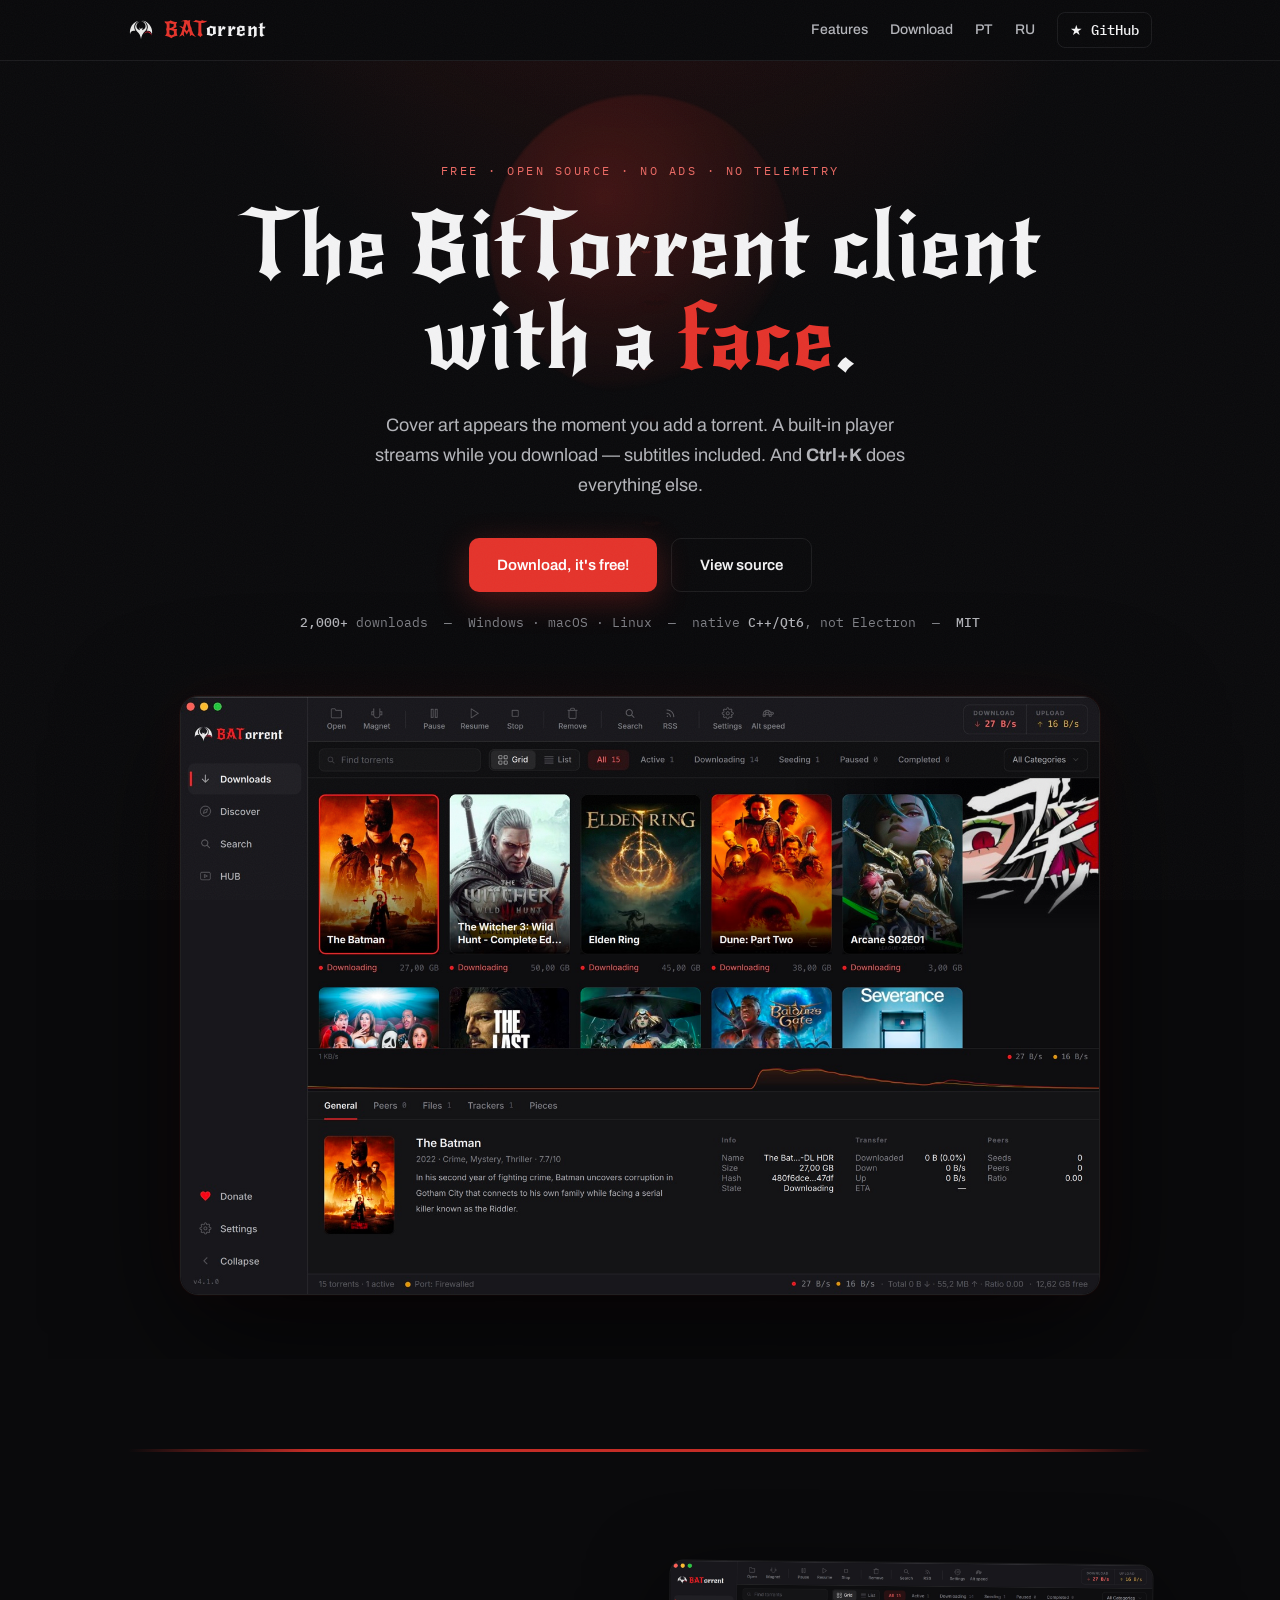
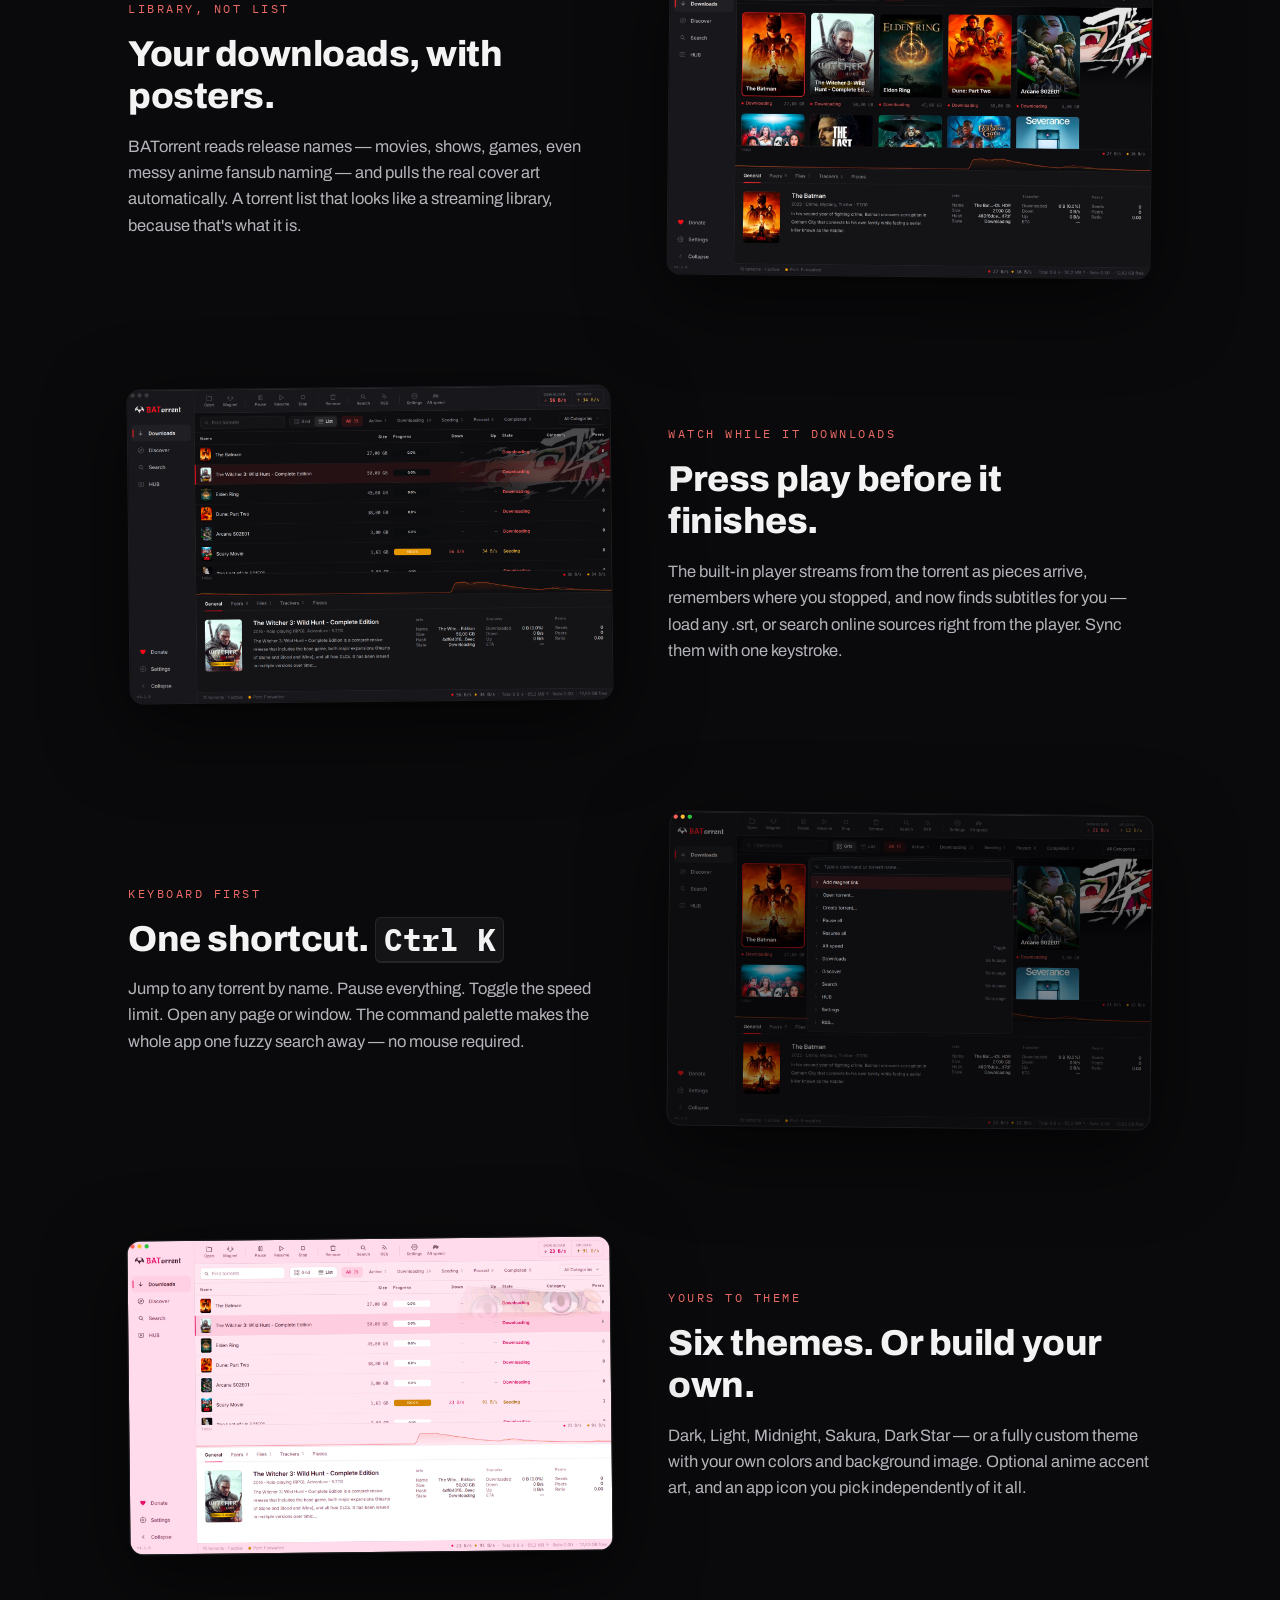
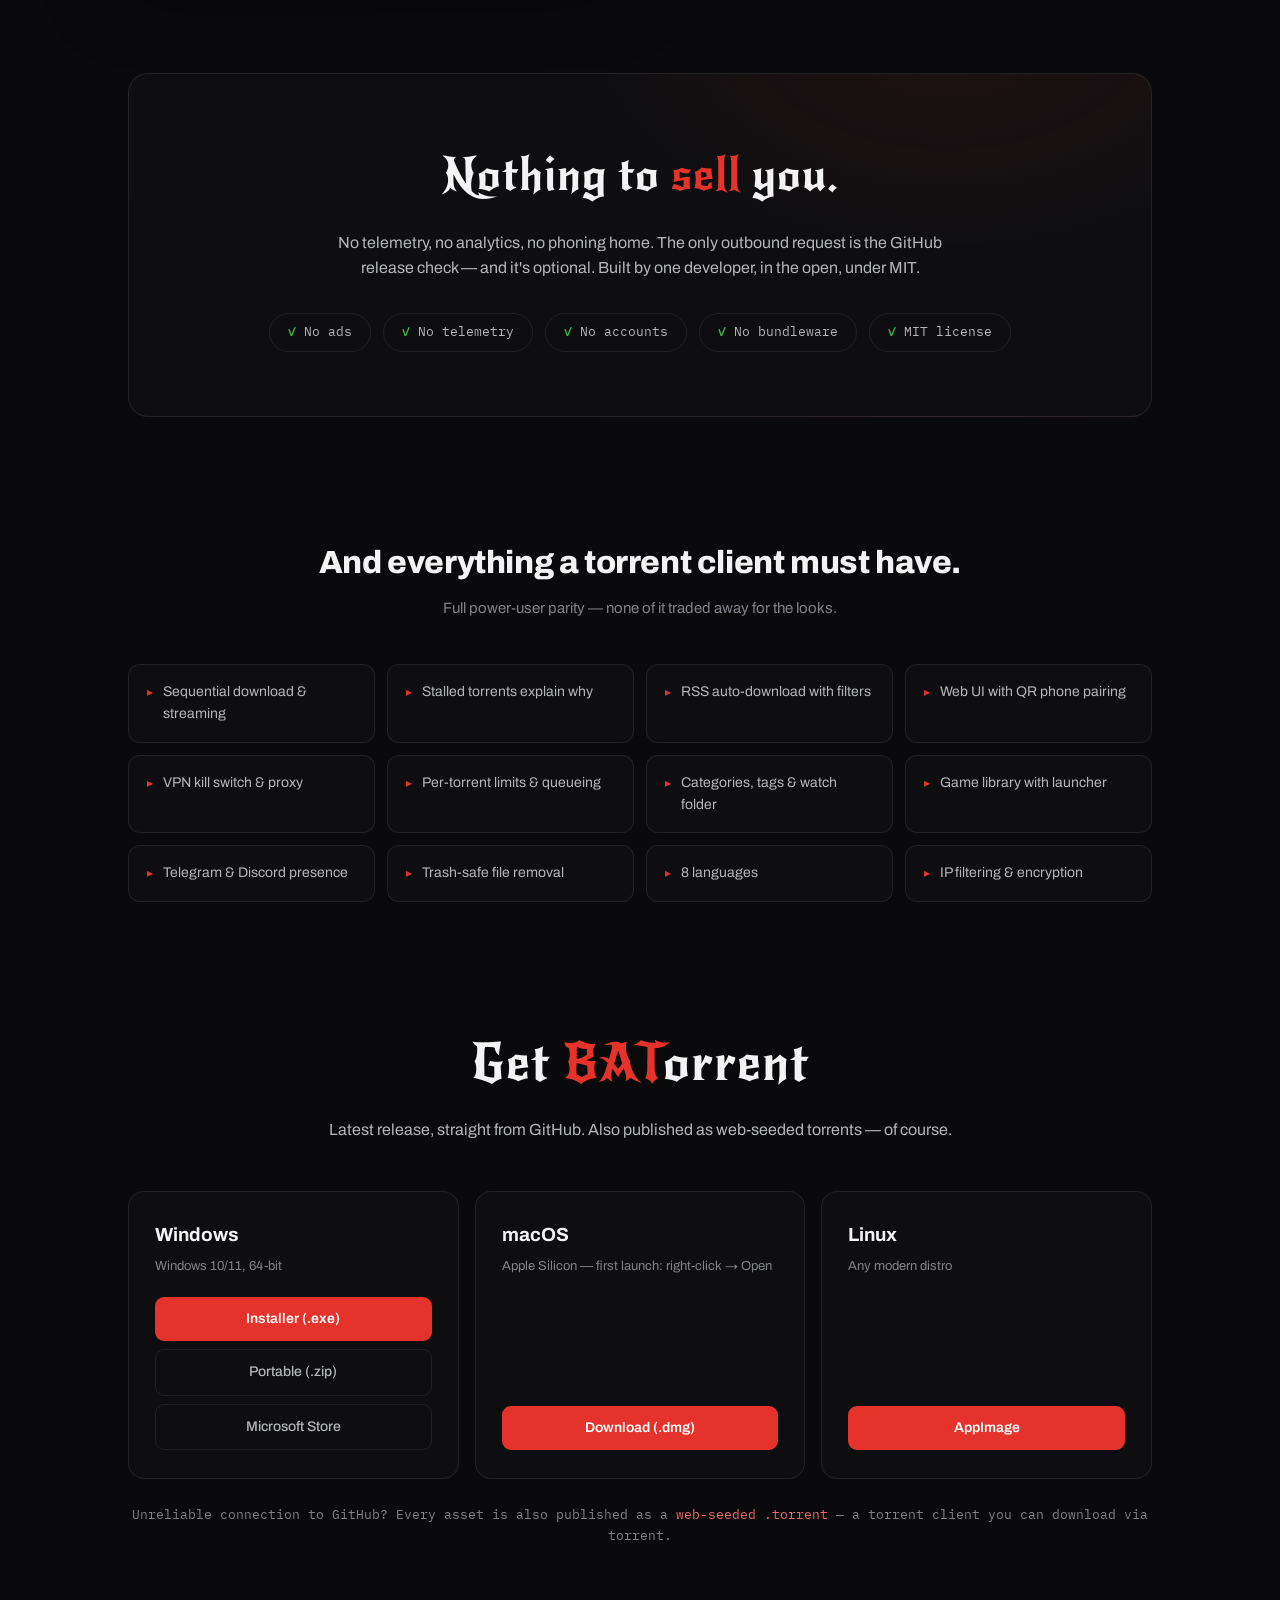
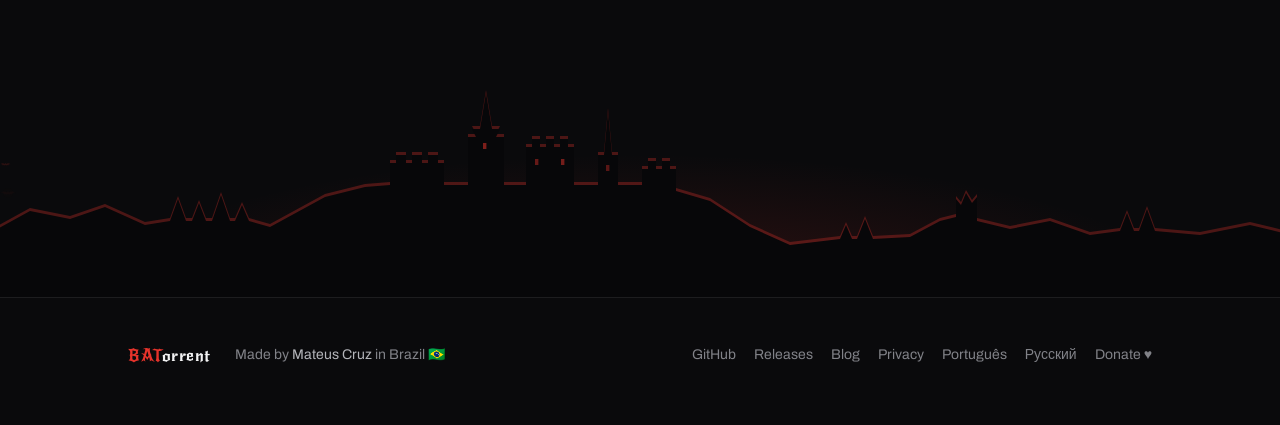
==== commit b4ff4f9a: "Add /blog with first post (4.2 release notes), RSS feed, sitemap + footer links" ====
--- a/index.html
+++ b/index.html
@@ -620,6 +620,7 @@
     <div class="foot-links">
       <a href="https://github.com/Mateuscruz19/BATorrent">GitHub</a>
       <a href="https://github.com/Mateuscruz19/BATorrent/releases">Releases</a>
+      <a href="blog/">Blog</a>
       <a href="https://github.com/Mateuscruz19/BATorrent/blob/main/PRIVACY.md">Privacy</a>
       <a href="https://github.com/Mateuscruz19/BATorrent/blob/main/README.pt-BR.md">Português</a>
       <a href="https://github.com/Mateuscruz19/BATorrent/blob/main/README.ru.md">Русский</a>
